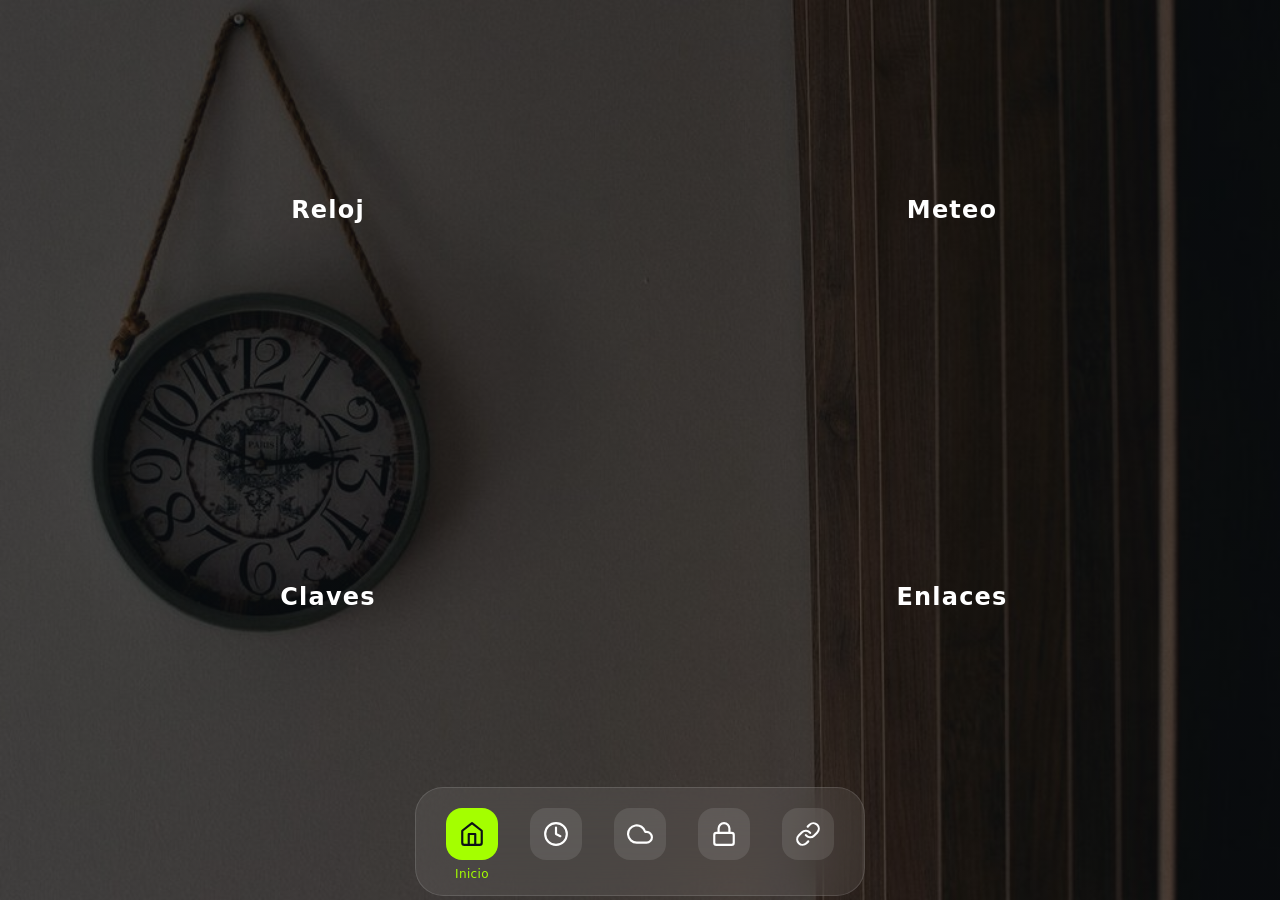
==== index.html @ b28005c9 "Mejoras en distribución de CSS y creación de la estructura responsive de la página index para las 4 " ====
<!DOCTYPE html>
<html lang="es">
  <head>
    <meta charset="UTF-8" />
    <meta name="viewport" content="width=device-width" />
    <meta name="author" content="Ignacio Navarro" />
    <meta name="description" content="Home de mi espacio personal: Ignacio Navarro"/>
    <link rel="icon" type="image/x-icon" href="./img/common/favicon.ico"/>
    <title>Project Break Dashboard Ignacio Navarro: Home</title>
    <link rel="stylesheet" href="./css/index.css">
  </head>
  <body data-page="index">

    <main class="dashboard-grid">
      <section class="dashboard-section" id="section-clock">
        <span>Reloj</span>
      </section>
      <section class="dashboard-section" id="section-weather">
        <span>Meteo</span>
      </section>
      <section class="dashboard-section" id="section-passwords">
        <span>Claves</span>
      </section>
      <section class="dashboard-section" id="section-links">
        <span>Enlaces</span>
      </section>
    </main>

  <script type="module" src="./js/main.js"></script>
  <script type="module" src="./js/utils/clock.js"></script>
  <script type="module" src="./js/utils/weather.js"></script>
  <script type="module" src="./js/utils/passwords.js"></script>
  <script type="module" src="./js/utils/links.js"></script>
  </body>
</html>
---- css/index.css ----
@import './common.css';

.dashboard-grid {
  display: grid;
  grid-template-columns: 1fr 1fr;
  grid-template-rows: 1fr 1fr;
  height: 100vh;
  padding-bottom: var(--menu-height);
}

.dashboard-section {
  display: flex;
  align-items: center;
  justify-content: center;
  font-size: 1.5rem;
  font-weight: 600;
  letter-spacing: 0.05em;
  color: var(--color-text);
}

@media (max-width: 768px) {
  .dashboard-grid {
    grid-template-columns: 1fr;
    grid-template-rows: repeat(4, 1fr);
    padding-bottom: 0;
    padding-top: var(--menu-height);
  }
}
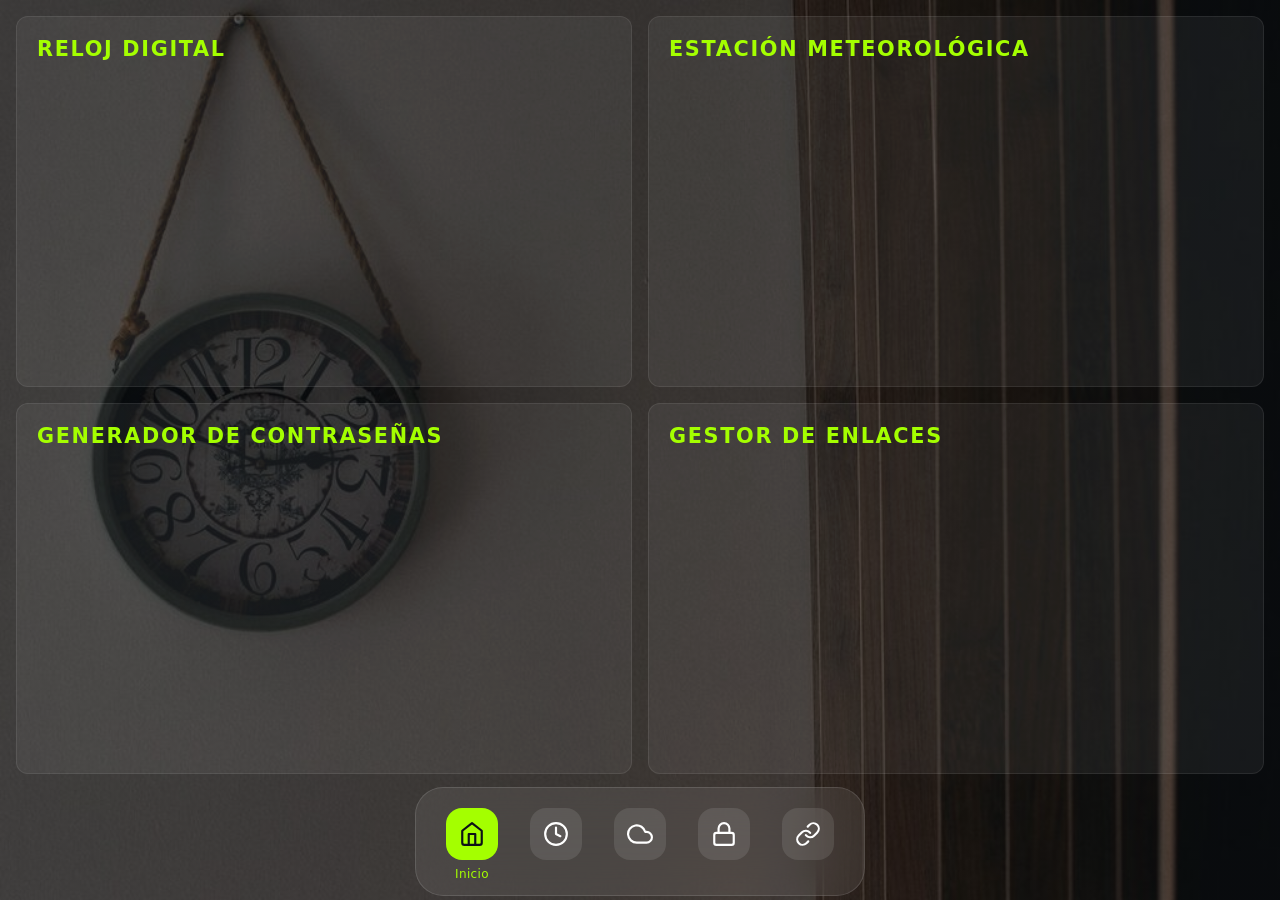
==== commit e0a34cc5: "Se incluye en la home la info del tiempo." ====
--- a/index.html
+++ b/index.html
@@ -13,22 +13,21 @@
 
     <main class="dashboard-grid">
       <section class="dashboard-section" id="section-clock">
-        <span>Reloj</span>
+        <h2 class="dashboard-section-title">Reloj digital</h2>
       </section>
       <section class="dashboard-section" id="section-weather">
-        <span>Meteo</span>
+        <h2 class="dashboard-section-title">Estación Meteorológica</h2>
       </section>
       <section class="dashboard-section" id="section-passwords">
-        <span>Claves</span>
+        <h2 class="dashboard-section-title">Generador de contraseñas</h2>
       </section>
       <section class="dashboard-section" id="section-links">
-        <span>Enlaces</span>
+        <h2 class="dashboard-section-title">Gestor de enlaces</h2>
       </section>
     </main>
 
   <script type="module" src="./js/main.js"></script>
   <script type="module" src="./js/utils/clock.js"></script>
-  <script type="module" src="./js/utils/weather.js"></script>
   <script type="module" src="./js/utils/passwords.js"></script>
   <script type="module" src="./js/utils/links.js"></script>
   </body>
--- a/css/index.css
+++ b/css/index.css
@@ -4,25 +4,100 @@
   display: grid;
   grid-template-columns: 1fr 1fr;
   grid-template-rows: 1fr 1fr;
-  height: 100vh;
-  padding-bottom: var(--menu-height);
+  gap: 1rem;
+  padding: 1rem;
+  height: calc(100vh - var(--menu-height));
+  box-sizing: border-box;
 }
 
 .dashboard-section {
   display: flex;
-  align-items: center;
-  justify-content: center;
-  font-size: 1.5rem;
+  flex-direction: column;
+  align-items: flex-start;
+  justify-content: flex-start;
+  gap: 1rem;
+  padding: 1.25rem;
+  background: rgba(255, 255, 255, 0.06);
+  border: 1px solid rgba(255, 255, 255, 0.08);
+  border-radius: var(--radius);
+  color: var(--color-text);
+}
+
+.dashboard-section-title {
+  font-size: 1.3rem;
   font-weight: 600;
-  letter-spacing: 0.05em;
-  color: var(--color-text);
+  text-transform: uppercase;
+  letter-spacing: 0.08em;
+  color: var(--color-accent);
 }
 
 @media (max-width: 768px) {
   .dashboard-grid {
     grid-template-columns: 1fr;
     grid-template-rows: repeat(4, 1fr);
-    padding-bottom: 0;
-    padding-top: var(--menu-height);
   }
 }
+
+.weather-widget {
+  display: flex;
+  flex-direction: column;
+  gap: 1rem;
+  width: 100%;
+}
+
+.weather-widget-header {
+  display: flex;
+  align-items: center;
+  gap: 0.75rem;
+}
+
+.weather-widget-icon {
+  width: 56px;
+  height: 56px;
+  flex-shrink: 0;
+}
+
+.weather-widget-city {
+  font-size: 1rem;
+  font-weight: 600;
+}
+
+.weather-widget-desc {
+  font-size: 0.85rem;
+  color: var(--color-text-muted);
+  text-transform: capitalize;
+}
+
+.weather-widget-coords {
+  font-size: 0.75rem;
+  color: var(--color-text-muted);
+  font-variant-numeric: tabular-nums;
+}
+
+.weather-widget-stats {
+  display: grid;
+  grid-template-columns: repeat(3, 1fr);
+  gap: 0.5rem;
+}
+
+.weather-widget-stat {
+  display: flex;
+  flex-direction: column;
+  align-items: center;
+  gap: 0.2rem;
+  padding: 0.5rem 0.25rem;
+  background: rgba(255, 255, 255, 0.06);
+  border-radius: var(--radius);
+}
+
+.weather-widget-stat-value {
+  font-size: clamp(0.8rem, 1.2vw, 1rem);
+  font-weight: 600;
+  white-space: nowrap;
+}
+
+.weather-widget-stat-label {
+  font-size: 0.75rem;
+  color: var(--color-text-muted);
+  text-align: center;
+}
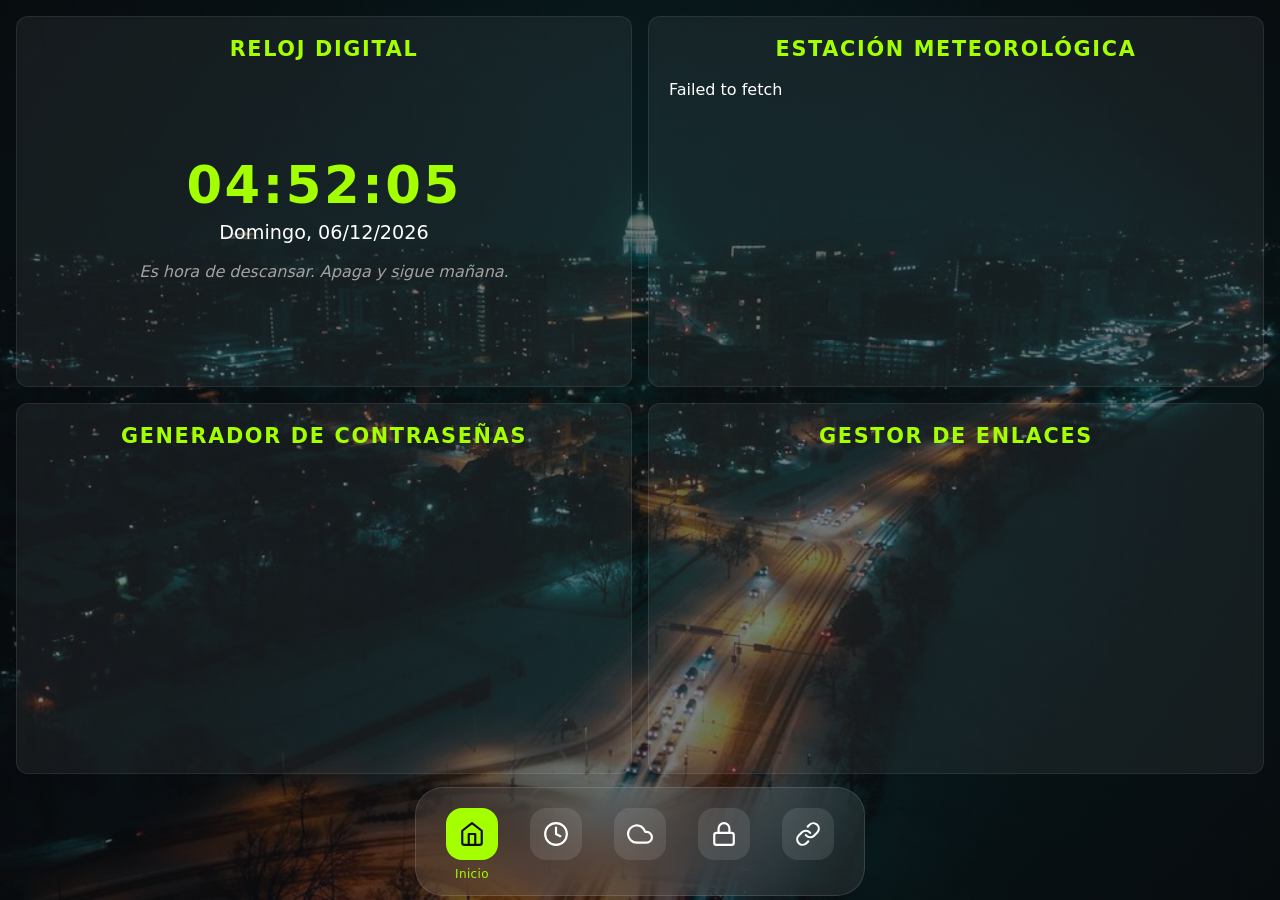
==== commit eb019505: "Completado el Reloj Digital. Se incluye con su formato específico en la home" ====
--- a/index.html
+++ b/index.html
@@ -12,18 +12,32 @@
   <body data-page="index">
 
     <main class="dashboard-grid">
+
+      <!-- Sección del reloj digital -->
       <section class="dashboard-section" id="section-clock">
         <h2 class="dashboard-section-title">Reloj digital</h2>
+        <div class="clock-container">
+          <p class="clock-time" id="clock-time"></p>
+          <p class="clock-date" id="clock-date"></p>
+          <p class="clock-message" id="clock-message"></p>
+        </div>
       </section>
+
+      <!-- Sección de la estación meteorológica -->
       <section class="dashboard-section" id="section-weather">
         <h2 class="dashboard-section-title">Estación Meteorológica</h2>
       </section>
+
+      <!-- Sección del generador de contraseñas -->
       <section class="dashboard-section" id="section-passwords">
         <h2 class="dashboard-section-title">Generador de contraseñas</h2>
       </section>
+
+      <!-- Sección del gestor de enlaces -->
       <section class="dashboard-section" id="section-links">
         <h2 class="dashboard-section-title">Gestor de enlaces</h2>
       </section>
+
     </main>
 
   <script type="module" src="./js/main.js"></script>
--- a/css/index.css
+++ b/css/index.css
@@ -1,5 +1,6 @@
 @import './common.css';
 
+/* Estilos para el dashboard principal y sus secciones*/
 .dashboard-grid {
   display: grid;
   grid-template-columns: 1fr 1fr;
@@ -29,6 +30,8 @@
   text-transform: uppercase;
   letter-spacing: 0.08em;
   color: var(--color-accent);
+  width: 100%;
+  text-align: center;
 }
 
 @media (max-width: 768px) {
@@ -38,6 +41,41 @@
   }
 }
 
+/* Estilos para el widget del reloj digital */
+.clock-container {
+  display: flex;
+  flex-direction: column;
+  align-items: center;
+  justify-content: center;
+  gap: 0.5rem;
+  width: 100%;
+  flex: 1;
+  text-align: center;
+}
+
+.clock-time {
+  font-size: clamp(2rem, 4vw, 3.5rem);
+  font-weight: 700;
+  font-variant-numeric: tabular-nums;
+  letter-spacing: 0.05em;
+  color: var(--color-accent);
+  line-height: 1;
+}
+
+.clock-date {
+  font-size: clamp(1.2rem, 1.3vw, 1.4rem);
+  color: var(--color-text-white);
+  text-transform: capitalize;
+}
+
+.clock-message {
+  font-size: clamp(1rem, 1.1vw, 1.2rem);
+  color: var(--color-text-muted);
+  font-style: italic;
+  margin-top: 0.25rem;
+}
+
+/* Estilos para el widget del clima */
 .weather-widget {
   display: flex;
   flex-direction: column;
@@ -101,3 +139,7 @@
   color: var(--color-text-muted);
   text-align: center;
 }
+
+/* Estilos para el widget del generador de contraseñas */
+
+/* Estilos para el widget del gestor de enlaces */
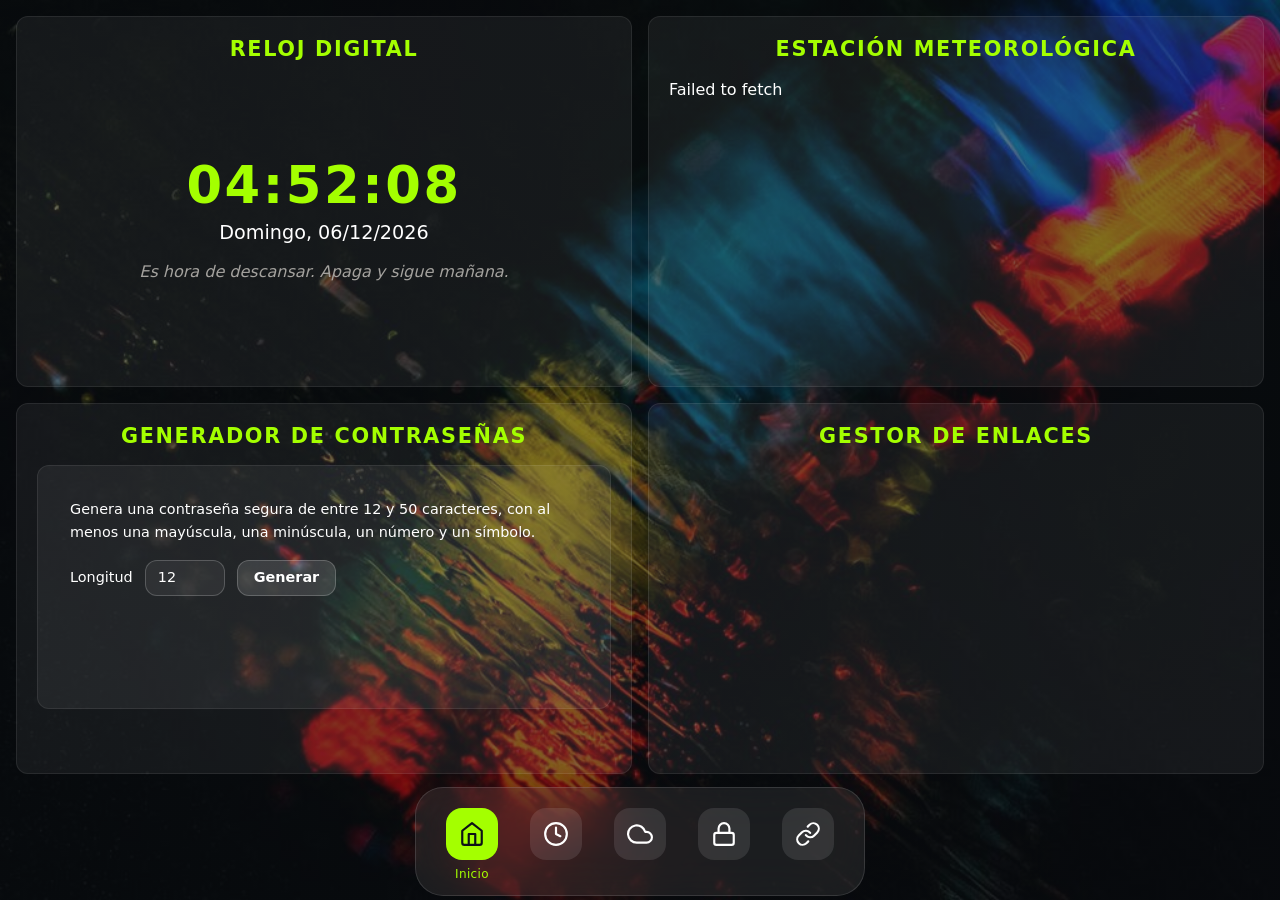
==== commit fa144389: "Funcionalidad completa de generador de contraseñas en su página y en la home" ====
--- a/index.html
+++ b/index.html
@@ -31,6 +31,16 @@
       <!-- Sección del generador de contraseñas -->
       <section class="dashboard-section" id="section-passwords">
         <h2 class="dashboard-section-title">Generador de contraseñas</h2>
+        <div class="passwords-container">
+          <p class="passwords-intro">Genera una contraseña segura de entre 12 y 50 caracteres, con al menos una mayúscula, una minúscula, un número y un símbolo.</p>
+          <div class="passwords-controls">
+            <label class="passwords-label" for="passwords-length">Longitud</label>
+            <input type="number" id="passwords-length" class="passwords-input" value="12" min="12" max="50" />
+            <button id="passwords-generate-btn" class="passwords-btn">Generar</button>
+          </div>
+          <div class="passwords-result" id="passwords-result"></div>
+          <p class="passwords-error" id="passwords-error"></p>
+        </div>
       </section>
 
       <!-- Sección del gestor de enlaces -->
--- a/css/index.css
+++ b/css/index.css
@@ -141,5 +141,88 @@
 }
 
 /* Estilos para el widget del generador de contraseñas */
+.passwords-main {
+  max-width: 600px;
+  margin: 0 auto;
+}
+
+.passwords-container {
+  display: flex;
+  flex-direction: column;
+  gap: 1rem;
+  padding: 2rem;
+  background: rgba(255, 255, 255, 0.06);
+  border: 1px solid rgba(255, 255, 255, 0.08);
+  border-radius: var(--radius);
+}
+
+.passwords-intro {
+  font-size: 0.9rem;
+  color: var(--color-text);
+  line-height: 1.6;
+}
+
+.passwords-controls {
+  display: flex;
+  align-items: center;
+  gap: 0.75rem;
+}
+
+.passwords-label {
+  font-size: 0.9rem;
+  color: var(--color-text);
+  white-space: nowrap;
+}
+
+.passwords-input {
+  width: 80px;
+  padding: 0.4rem 0.75rem;
+  background: rgba(255, 255, 255, 0.06);
+  color: var(--color-text);
+  border: 1px solid rgba(255, 255, 255, 0.2);
+  border-radius: var(--radius);
+  font-size: 0.9rem;
+  outline: none;
+  transition: border-color var(--transition);
+}
+
+.passwords-input:focus {
+  border-color: var(--color-accent);
+}
+
+.passwords-btn {
+  padding: 0.4rem 1rem;
+  background: rgba(255, 255, 255, 0.12);
+  color: var(--color-text);
+  border: 1px solid rgba(255, 255, 255, 0.2);
+  border-radius: var(--radius);
+  font-size: 0.9rem;
+  font-weight: 600;
+  cursor: pointer;
+  transition: background var(--transition), color var(--transition);
+}
+
+.passwords-btn:hover {
+  background: var(--color-accent);
+  color: var(--color-bg);
+  border-color: var(--color-accent);
+}
+
+.passwords-result {
+  font-size: 1.4rem;
+  font-weight: 700;
+  font-variant-numeric: tabular-nums;
+  letter-spacing: 0.08em;
+  color: var(--color-accent);
+  word-break: break-all;
+  min-height: 2rem;
+}
+
+.passwords-error {
+  font-size: 0.85rem;
+  font-weight: 600;
+  color: var(--color-warning);
+  min-height: 1rem;
+}
 
 /* Estilos para el widget del gestor de enlaces */
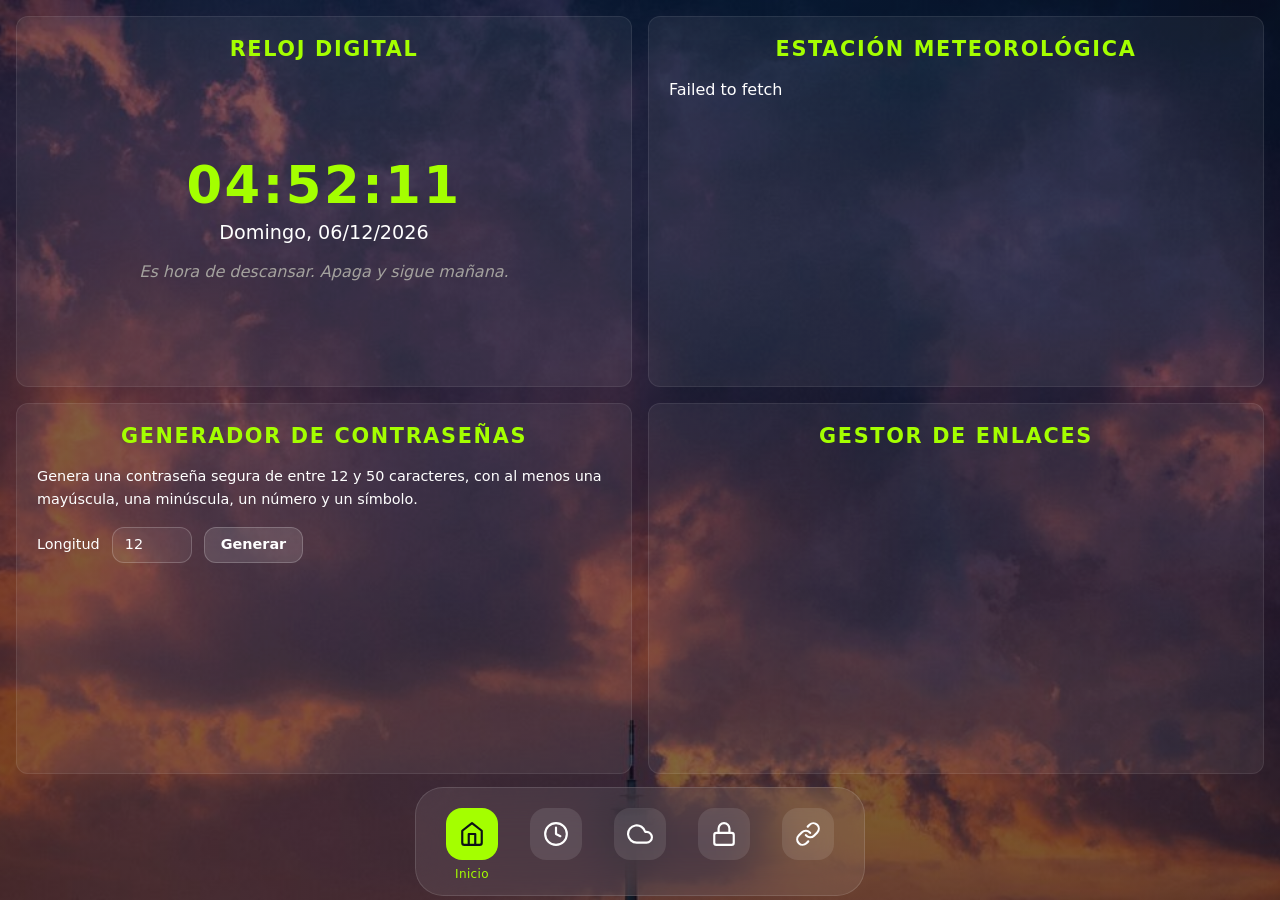
==== commit e4c8fe22: "Se centraliza en un template el html del widget de contraseñas, que se compartirá en la home y en pa" ====
--- a/index.html
+++ b/index.html
@@ -31,16 +31,7 @@
       <!-- Sección del generador de contraseñas -->
       <section class="dashboard-section" id="section-passwords">
         <h2 class="dashboard-section-title">Generador de contraseñas</h2>
-        <div class="passwords-container">
-          <p class="passwords-intro">Genera una contraseña segura de entre 12 y 50 caracteres, con al menos una mayúscula, una minúscula, un número y un símbolo.</p>
-          <div class="passwords-controls">
-            <label class="passwords-label" for="passwords-length">Longitud</label>
-            <input type="number" id="passwords-length" class="passwords-input" value="12" min="12" max="50" />
-            <button id="passwords-generate-btn" class="passwords-btn">Generar</button>
-          </div>
-          <div class="passwords-result" id="passwords-result"></div>
-          <p class="passwords-error" id="passwords-error"></p>
-        </div>
+        <div class="passwords-container" id="passwords-container"></div>
       </section>
 
       <!-- Sección del gestor de enlaces -->
@@ -52,7 +43,7 @@
 
   <script type="module" src="./js/main.js"></script>
   <script type="module" src="./js/utils/clock.js"></script>
-  <script type="module" src="./js/utils/passwords.js"></script>
+  <script type="module" src="./js/templates/passwordWidget.js"></script>
   <script type="module" src="./js/utils/links.js"></script>
   </body>
 </html>
--- a/css/index.css
+++ b/css/index.css
@@ -150,10 +150,7 @@
   display: flex;
   flex-direction: column;
   gap: 1rem;
-  padding: 2rem;
-  background: rgba(255, 255, 255, 0.06);
-  border: 1px solid rgba(255, 255, 255, 0.08);
-  border-radius: var(--radius);
+  width: 100%;
 }
 
 .passwords-intro {
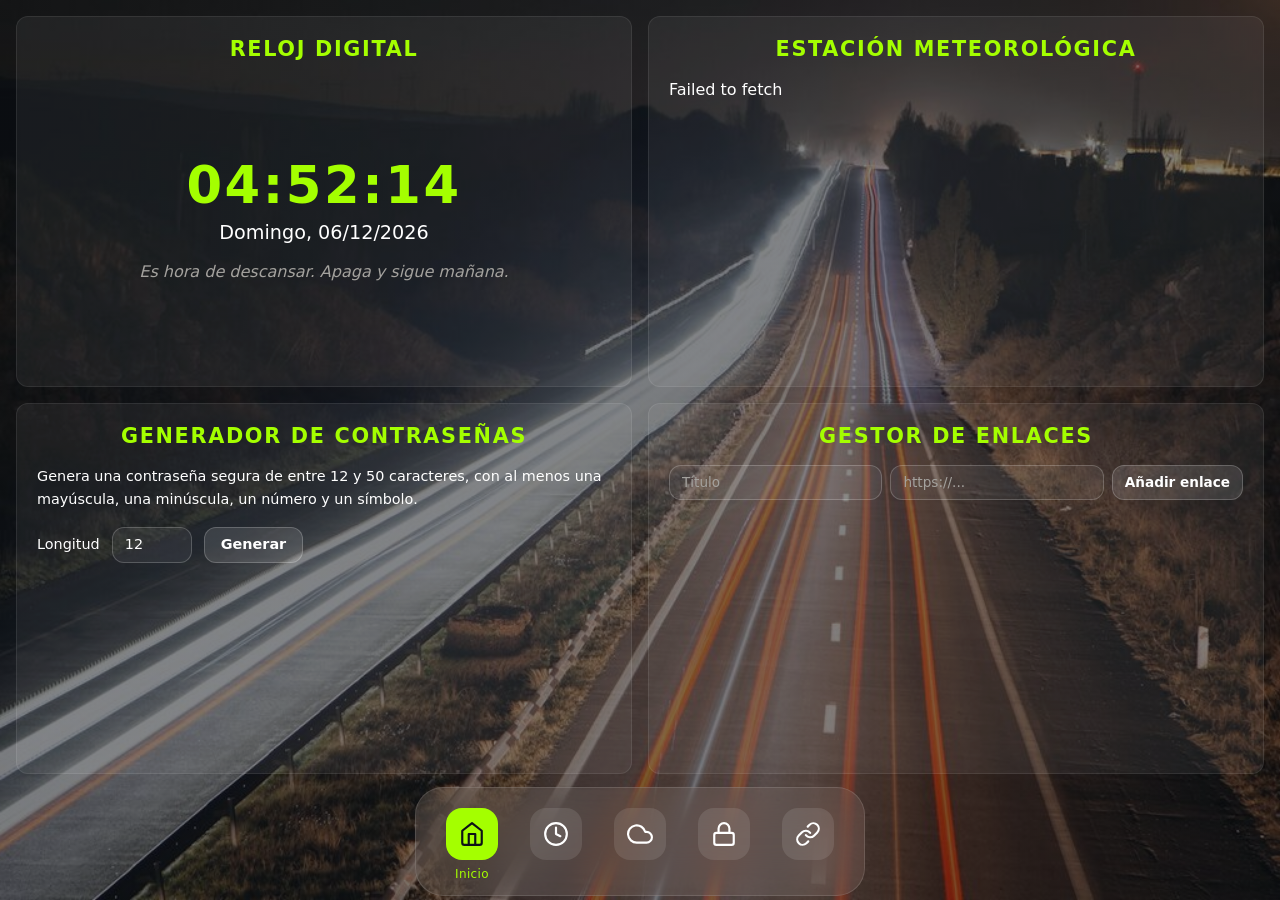
==== commit 2aecc762: "Visible en la home pero repitiendo el html." ====
--- a/index.html
+++ b/index.html
@@ -37,6 +37,15 @@
       <!-- Sección del gestor de enlaces -->
       <section class="dashboard-section" id="section-links">
         <h2 class="dashboard-section-title">Gestor de enlaces</h2>
+         <div class="links-container">
+          <div class="links-form">
+            <input type="text" id="link-title" class="links-input" placeholder="Título" />
+            <input type="url" id="link-url" class="links-input" placeholder="https://..." />
+            <button id="link-add-btn" class="links-btn">Añadir enlace</button>
+          </div>
+          <p class="links-result" id="link-add-result"></p>
+          <div class="links-list" id="links-list"></div>
+        </div>
       </section>
 
     </main>
--- a/css/index.css
+++ b/css/index.css
@@ -205,6 +205,47 @@
   border-color: var(--color-accent);
 }
 
+.passwords-result-row {
+  display: flex;
+  align-items: center;
+  gap: 0.75rem;
+  min-height: 2rem;
+}
+
+.passwords-copy-btn[hidden] {
+  display: none;
+}
+
+.passwords-copy-btn {
+  flex-shrink: 0;
+  display: flex;
+  align-items: center;
+  justify-content: center;
+  padding: 0.35rem;
+  background: transparent;
+  color: var(--color-text-muted);
+  border: 1px solid rgba(255, 255, 255, 0.15);
+  border-radius: var(--radius);
+  cursor: pointer;
+  transition: color var(--transition), border-color var(--transition);
+}
+
+.passwords-copy-btn:hover {
+  color: var(--color-accent);
+  border-color: var(--color-accent);
+}
+
+.passwords-copy-btn--copied {
+  color: var(--color-accent);
+  border-color: var(--color-accent);
+}
+
+.passwords-copy-feedback {
+  font-size: 0.85rem;
+  font-weight: 600;
+  color: var(--color-accent);
+}
+
 .passwords-result {
   font-size: 1.4rem;
   font-weight: 700;
@@ -223,3 +264,116 @@
 }
 
 /* Estilos para el widget del gestor de enlaces */
+.links-container {
+  display: flex;
+  flex-direction: column;
+  gap: 0.75rem;
+  width: 100%;
+}
+
+.links-form {
+  display: flex;
+  gap: 0.5rem;
+  flex-wrap: wrap;
+}
+
+.links-input {
+  flex: 1;
+  min-width: 100px;
+  padding: 0.4rem 0.75rem;
+  background: rgba(255, 255, 255, 0.06);
+  color: var(--color-text);
+  border: 1px solid rgba(255, 255, 255, 0.2);
+  border-radius: var(--radius);
+  font-size: 0.85rem;
+  outline: none;
+  transition: border-color var(--transition);
+}
+
+.links-input::placeholder {
+  color: var(--color-text-muted);
+}
+
+.links-input:focus {
+  border-color: var(--color-accent);
+}
+
+.links-btn {
+  padding: 0.4rem 0.75rem;
+  background: rgba(255, 255, 255, 0.12);
+  color: var(--color-text);
+  border: 1px solid rgba(255, 255, 255, 0.2);
+  border-radius: var(--radius);
+  font-size: 0.85rem;
+  font-weight: 600;
+  cursor: pointer;
+  white-space: nowrap;
+  transition: background var(--transition), color var(--transition);
+}
+
+.links-btn:hover {
+  background: var(--color-accent);
+  color: var(--color-bg);
+  border-color: var(--color-accent);
+}
+
+.links-result {
+  font-size: 0.8rem;
+  font-weight: 600;
+  min-height: 1rem;
+}
+
+.links-result-error {
+  color: var(--color-warning);
+}
+
+.links-list {
+  display: flex;
+  flex-direction: column;
+  gap: 0.4rem;
+  overflow-y: auto;
+}
+
+.links-item {
+  display: flex;
+  align-items: center;
+  justify-content: space-between;
+  gap: 0.5rem;
+  padding: 0.4rem 0.75rem;
+  background: rgba(255, 255, 255, 0.06);
+  border: 1px solid rgba(255, 255, 255, 0.08);
+  border-radius: var(--radius);
+}
+
+.links-item-link {
+  flex: 1;
+  font-size: 0.85rem;
+  color: var(--color-accent);
+  text-decoration: none;
+  overflow: hidden;
+  text-overflow: ellipsis;
+  white-space: nowrap;
+  transition: opacity var(--transition);
+}
+
+.links-item-link:hover {
+  opacity: 0.75;
+}
+
+.links-item-delete {
+  flex-shrink: 0;
+  padding: 0.1rem 0.4rem;
+  background: transparent;
+  color: var(--color-text-muted);
+  border: 1px solid rgba(255, 255, 255, 0.15);
+  border-radius: var(--radius);
+  font-size: 0.9rem;
+  cursor: pointer;
+  line-height: 1;
+  transition: color var(--transition), border-color var(--transition);
+}
+
+.links-item-delete:hover {
+  color: var(--color-warning);
+  border-color: var(--color-warning);
+}
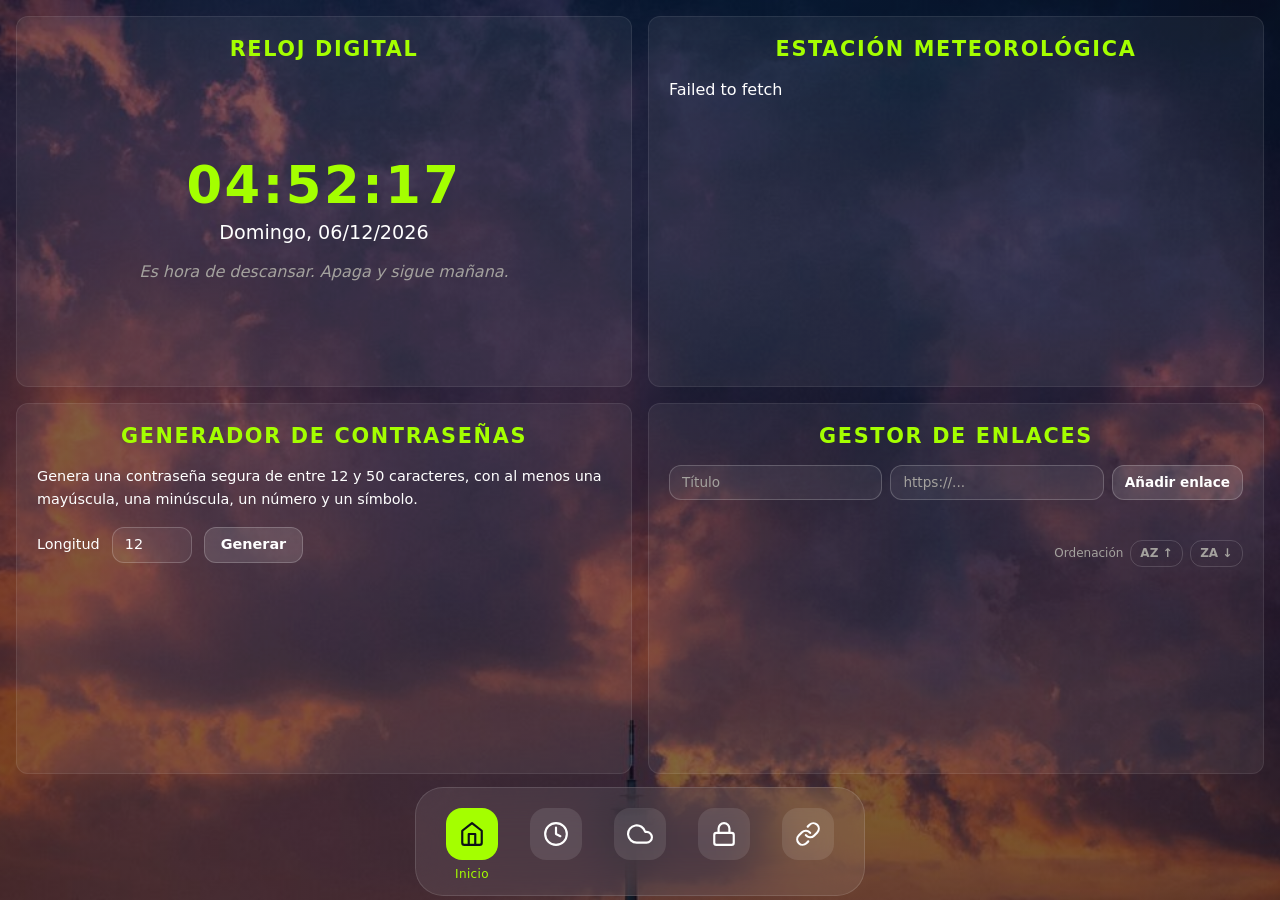
==== commit fa5ad289: "Añadimos la posibilidad de ordenar los enlaces alfabéticamente (acendente o descendente). Se guarda " ====
--- a/index.html
+++ b/index.html
@@ -44,6 +44,11 @@
             <button id="link-add-btn" class="links-btn">Añadir enlace</button>
           </div>
           <p class="links-result" id="link-add-result"></p>
+          <div class="links-sort">
+            <span class="links-sort-label">Ordenación</span>
+            <button id="link-sort-az" class="links-sort-btn">AZ ↑</button>
+            <button id="link-sort-za" class="links-sort-btn">ZA ↓</button>
+          </div>
           <div class="links-list" id="links-list"></div>
         </div>
       </section>
--- a/css/index.css
+++ b/css/index.css
@@ -317,6 +317,35 @@
   border-color: var(--color-accent);
 }
 
+.links-sort {
+  display: flex;
+  align-items: center;
+  justify-content: flex-end;
+  gap: 0.4rem;
+}
+
+.links-sort-label {
+  font-size: 0.75rem;
+  color: var(--color-text-muted);
+}
+
+.links-sort-btn {
+  padding: 0.2rem 0.6rem;
+  background: transparent;
+  color: var(--color-text-muted);
+  border: 1px solid rgba(255, 255, 255, 0.15);
+  border-radius: var(--radius);
+  font-size: 0.75rem;
+  font-weight: 600;
+  cursor: pointer;
+  transition: color var(--transition), border-color var(--transition);
+}
+
+.links-sort-btn:hover {
+  color: var(--color-accent);
+  border-color: var(--color-accent);
+}
+
 .links-result {
   font-size: 0.8rem;
   font-weight: 600;
@@ -328,10 +357,16 @@
 }
 
 .links-list {
-  display: flex;
-  flex-direction: column;
+  display: grid;
+  grid-template-columns: repeat(2, 1fr);
   gap: 0.4rem;
   overflow-y: auto;
+}
+
+@media (max-width: 768px) {
+  .links-list {
+    grid-template-columns: 1fr;
+  }
 }
 
 .links-item {
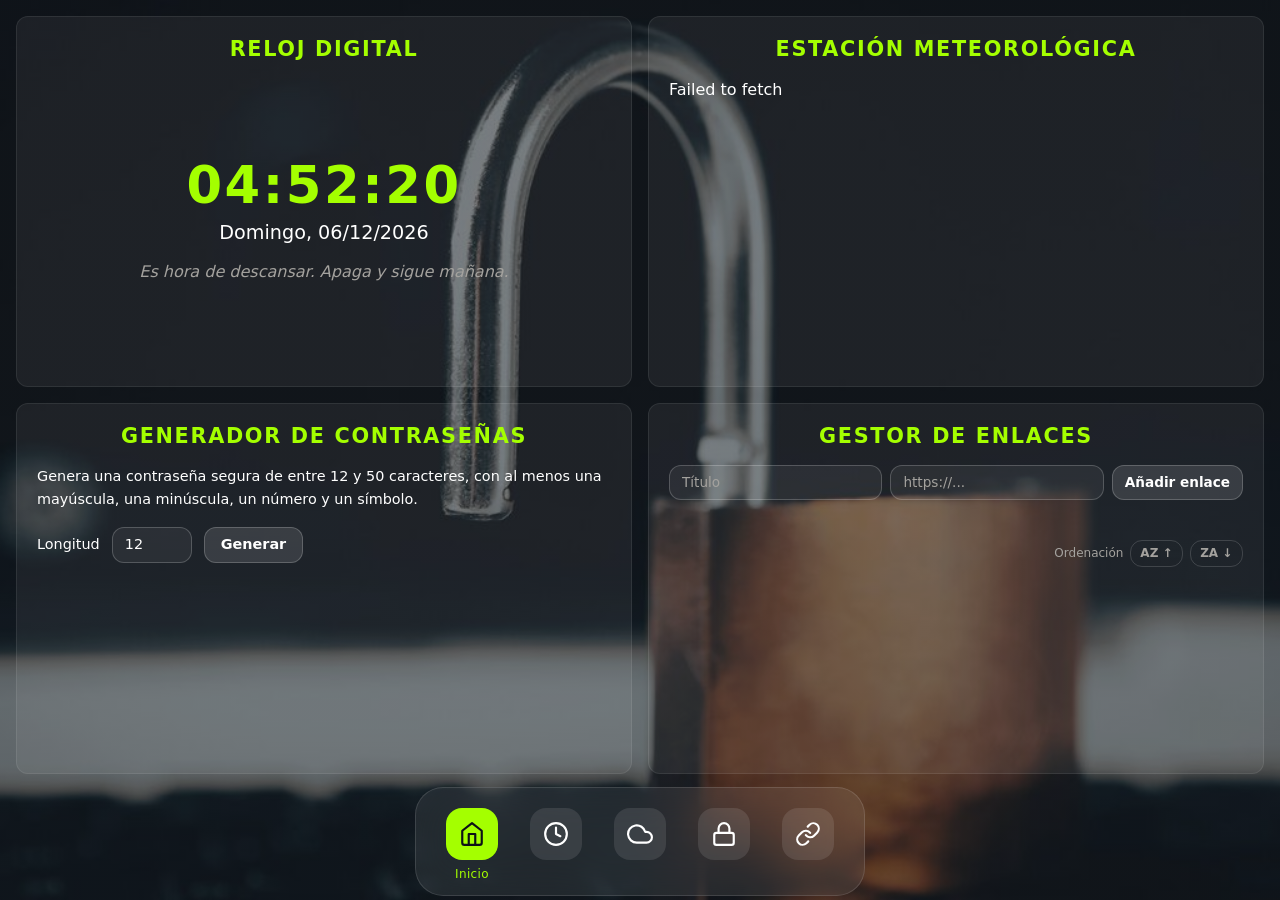
==== commit 86f42a72: "Refactorización para quitar duplicidad de HTML en las distintas páginas y crear template del widget" ====
--- a/index.html
+++ b/index.html
@@ -37,20 +37,7 @@
       <!-- Sección del gestor de enlaces -->
       <section class="dashboard-section" id="section-links">
         <h2 class="dashboard-section-title">Gestor de enlaces</h2>
-         <div class="links-container">
-          <div class="links-form">
-            <input type="text" id="link-title" class="links-input" placeholder="Título" />
-            <input type="url" id="link-url" class="links-input" placeholder="https://..." />
-            <button id="link-add-btn" class="links-btn">Añadir enlace</button>
-          </div>
-          <p class="links-result" id="link-add-result"></p>
-          <div class="links-sort">
-            <span class="links-sort-label">Ordenación</span>
-            <button id="link-sort-az" class="links-sort-btn">AZ ↑</button>
-            <button id="link-sort-za" class="links-sort-btn">ZA ↓</button>
-          </div>
-          <div class="links-list" id="links-list"></div>
-        </div>
+        <div class="links-container" id="links-container"></div>
       </section>
 
     </main>
@@ -58,6 +45,6 @@
   <script type="module" src="./js/main.js"></script>
   <script type="module" src="./js/utils/clock.js"></script>
   <script type="module" src="./js/templates/passwordWidget.js"></script>
-  <script type="module" src="./js/utils/links.js"></script>
+  <script type="module" src="./js/templates/linkWidget.js"></script>
   </body>
 </html>
